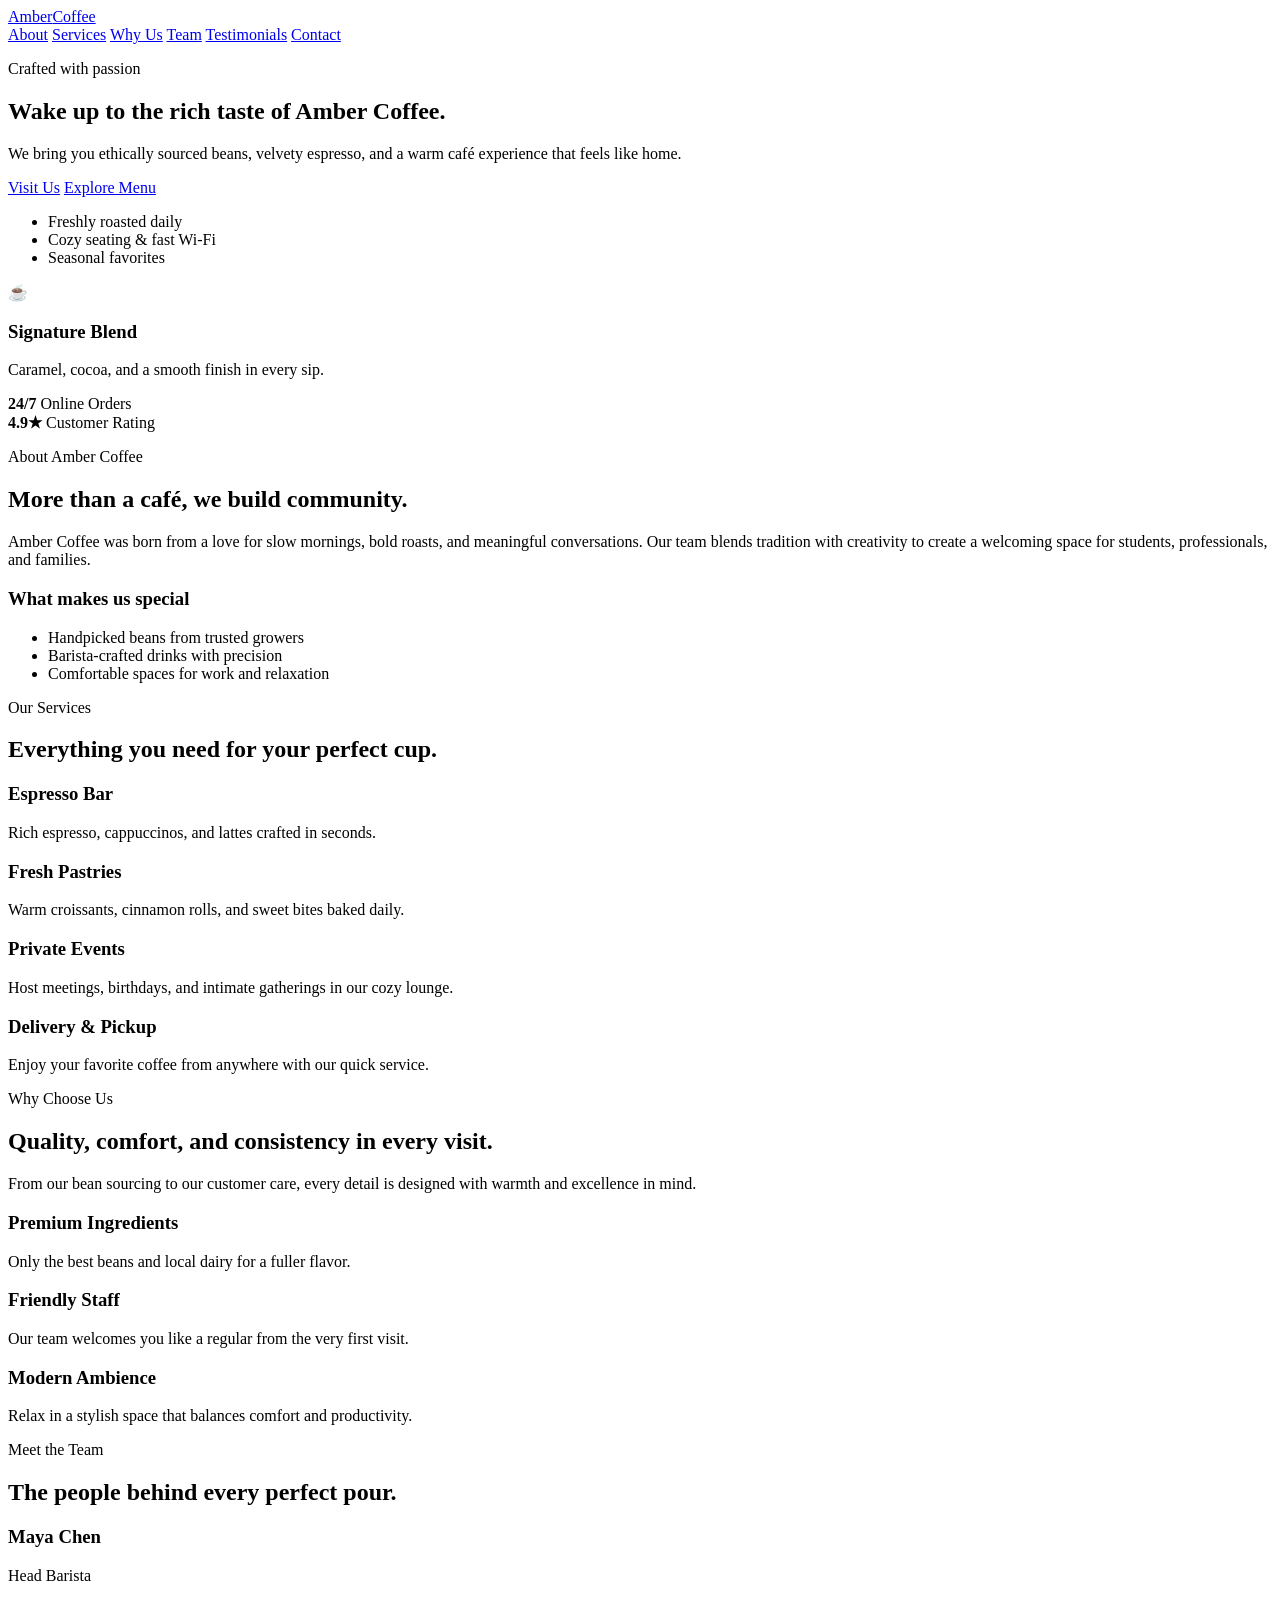
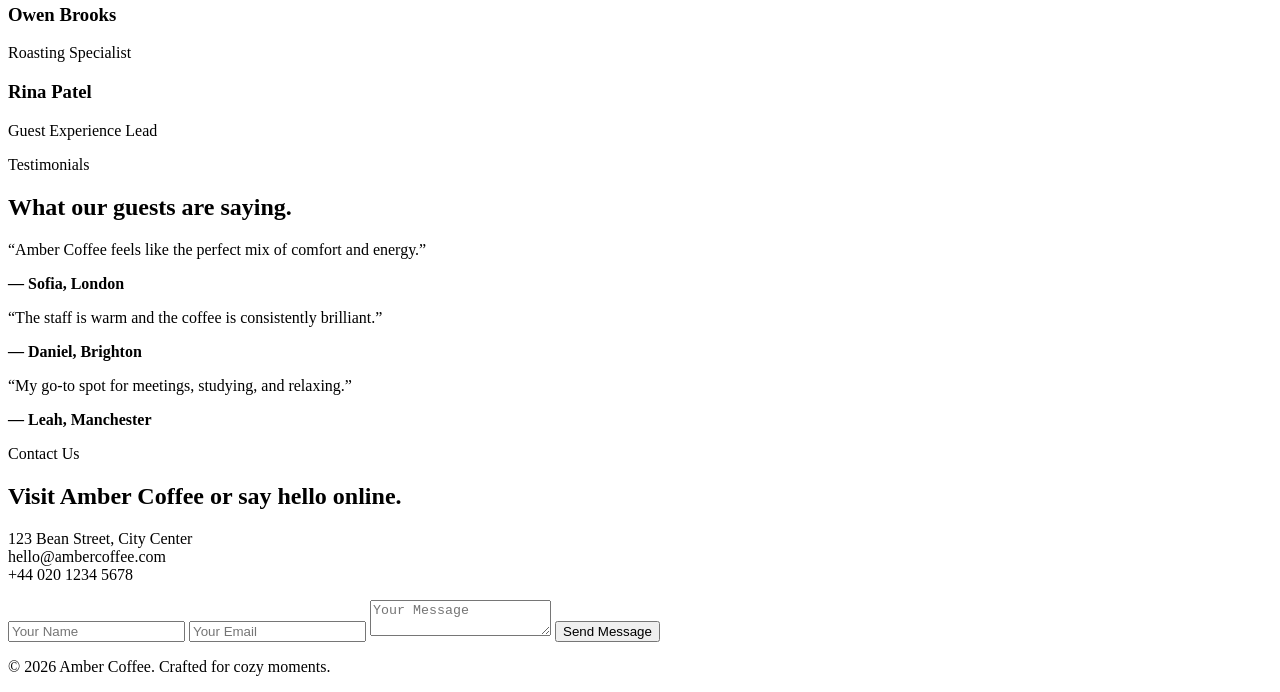
==== css/AMBER.html @ 8439037c "Initial commit" ====
<!DOCTYPE html>
<html lang="en">
  <head>
    <meta charset="UTF-8" />
    <meta name="viewport" content="width=device-width, initial-scale=1.0" />
    <title>Amber Coffee | Freshly Brewed Moments</title>
    <meta
      name="description"
      content="Amber Coffee offers premium handcrafted coffee, cozy spaces, and unforgettable service."
    />
    <link rel="stylesheet" href="css/styles.css" />
  </head>
  <body>
    <header class="site-header">
      <div class="container nav-wrap">
        <a class="brand" href="#home">Amber<span>Coffee</span></a>
        <nav class="site-nav" aria-label="Primary navigation">
          <a href="#about">About</a>
          <a href="#services">Services</a>
          <a href="#why-us">Why Us</a>
          <a href="#team">Team</a>
          <a href="#testimonials">Testimonials</a>
          <a href="#contact">Contact</a>
        </nav>
      </div>
    </header>

    <main id="home">
      <section class="hero">
        <div class="container hero-grid">
          <div class="hero-copy">
            <p class="eyebrow">Crafted with passion</p>
            <h1>Wake up to the rich taste of Amber Coffee.</h1>
            <p>
              We bring you ethically sourced beans, velvety espresso, and a warm café experience that feels like home.
            </p>
            <div class="hero-actions">
              <a class="btn btn-primary" href="#contact">Visit Us</a>
              <a class="btn btn-secondary" href="#services">Explore Menu</a>
            </div>
            <ul class="hero-highlights">
              <li>Freshly roasted daily</li>
              <li>Cozy seating & fast Wi-Fi</li>
              <li>Seasonal favorites</li>
            </ul>
          </div>
          <div class="hero-card" aria-label="Coffee experience highlights">
            <div class="card-badge">☕</div>
            <h3>Signature Blend</h3>
            <p>Caramel, cocoa, and a smooth finish in every sip.</p>
            <div class="stat-grid">
              <div>
                <strong>24/7</strong>
                <span>Online Orders</span>
              </div>
              <div>
                <strong>4.9★</strong>
                <span>Customer Rating</span>
              </div>
            </div>
          </div>
        </div>
      </section>

      <section id="about" class="section">
        <div class="container about-grid">
          <div>
            <p class="eyebrow">About Amber Coffee</p>
            <h2>More than a café, we build community.</h2>
            <p>
              Amber Coffee was born from a love for slow mornings, bold roasts, and meaningful conversations. Our team blends tradition with creativity to create a welcoming space for students, professionals, and families.
            </p>
          </div>
          <div class="about-card">
            <h3>What makes us special</h3>
            <ul>
              <li>Handpicked beans from trusted growers</li>
              <li>Barista-crafted drinks with precision</li>
              <li>Comfortable spaces for work and relaxation</li>
            </ul>
          </div>
        </div>
      </section>

      <section id="services" class="section section-alt">
        <div class="container">
          <div class="section-heading">
            <p class="eyebrow">Our Services</p>
            <h2>Everything you need for your perfect cup.</h2>
          </div>
          <div class="services-grid">
            <article class="service-card">
              <h3>Espresso Bar</h3>
              <p>Rich espresso, cappuccinos, and lattes crafted in seconds.</p>
            </article>
            <article class="service-card">
              <h3>Fresh Pastries</h3>
              <p>Warm croissants, cinnamon rolls, and sweet bites baked daily.</p>
            </article>
            <article class="service-card">
              <h3>Private Events</h3>
              <p>Host meetings, birthdays, and intimate gatherings in our cozy lounge.</p>
            </article>
            <article class="service-card">
              <h3>Delivery & Pickup</h3>
              <p>Enjoy your favorite coffee from anywhere with our quick service.</p>
            </article>
          </div>
        </div>
      </section>

      <section id="why-us" class="section">
        <div class="container why-grid">
          <div>
            <p class="eyebrow">Why Choose Us</p>
            <h2>Quality, comfort, and consistency in every visit.</h2>
            <p>
              From our bean sourcing to our customer care, every detail is designed with warmth and excellence in mind.
            </p>
          </div>
          <div class="feature-list">
            <div class="feature-item">
              <h3>Premium Ingredients</h3>
              <p>Only the best beans and local dairy for a fuller flavor.</p>
            </div>
            <div class="feature-item">
              <h3>Friendly Staff</h3>
              <p>Our team welcomes you like a regular from the very first visit.</p>
            </div>
            <div class="feature-item">
              <h3>Modern Ambience</h3>
              <p>Relax in a stylish space that balances comfort and productivity.</p>
            </div>
          </div>
        </div>
      </section>

      <section id="team" class="section section-alt">
        <div class="container">
          <div class="section-heading">
            <p class="eyebrow">Meet the Team</p>
            <h2>The people behind every perfect pour.</h2>
          </div>
          <div class="team-grid">
            <article class="team-card">
              <h3>Maya Chen</h3>
              <p>Head Barista</p>
            </article>
            <article class="team-card">
              <h3>Owen Brooks</h3>
              <p>Roasting Specialist</p>
            </article>
            <article class="team-card">
              <h3>Rina Patel</h3>
              <p>Guest Experience Lead</p>
            </article>
          </div>
        </div>
      </section>

      <section id="testimonials" class="section">
        <div class="container">
          <div class="section-heading">
            <p class="eyebrow">Testimonials</p>
            <h2>What our guests are saying.</h2>
          </div>
          <div class="testimonial-grid">
            <article class="testimonial-card">
              <p>“Amber Coffee feels like the perfect mix of comfort and energy.”</p>
              <strong>— Sofia, London</strong>
            </article>
            <article class="testimonial-card">
              <p>“The staff is warm and the coffee is consistently brilliant.”</p>
              <strong>— Daniel, Brighton</strong>
            </article>
            <article class="testimonial-card">
              <p>“My go-to spot for meetings, studying, and relaxing.”</p>
              <strong>— Leah, Manchester</strong>
            </article>
          </div>
        </div>
      </section>

      <section id="contact" class="section section-alt">
        <div class="container contact-grid">
          <div>
            <p class="eyebrow">Contact Us</p>
            <h2>Visit Amber Coffee or say hello online.</h2>
            <p>123 Bean Street, City Center<br />hello@ambercoffee.com<br />+44 020 1234 5678</p>
          </div>
          <form class="contact-form">
            <input type="text" placeholder="Your Name" />
            <input type="email" placeholder="Your Email" />
            <textarea placeholder="Your Message"></textarea>
            <button type="submit">Send Message</button>
          </form>
        </div>
      </section>
    </main>

    <footer class="site-footer">
      <div class="container footer-wrap">
        <p>© 2026 Amber Coffee. Crafted for cozy moments.</p>
      </div>
    </footer>
  </body>
</html>
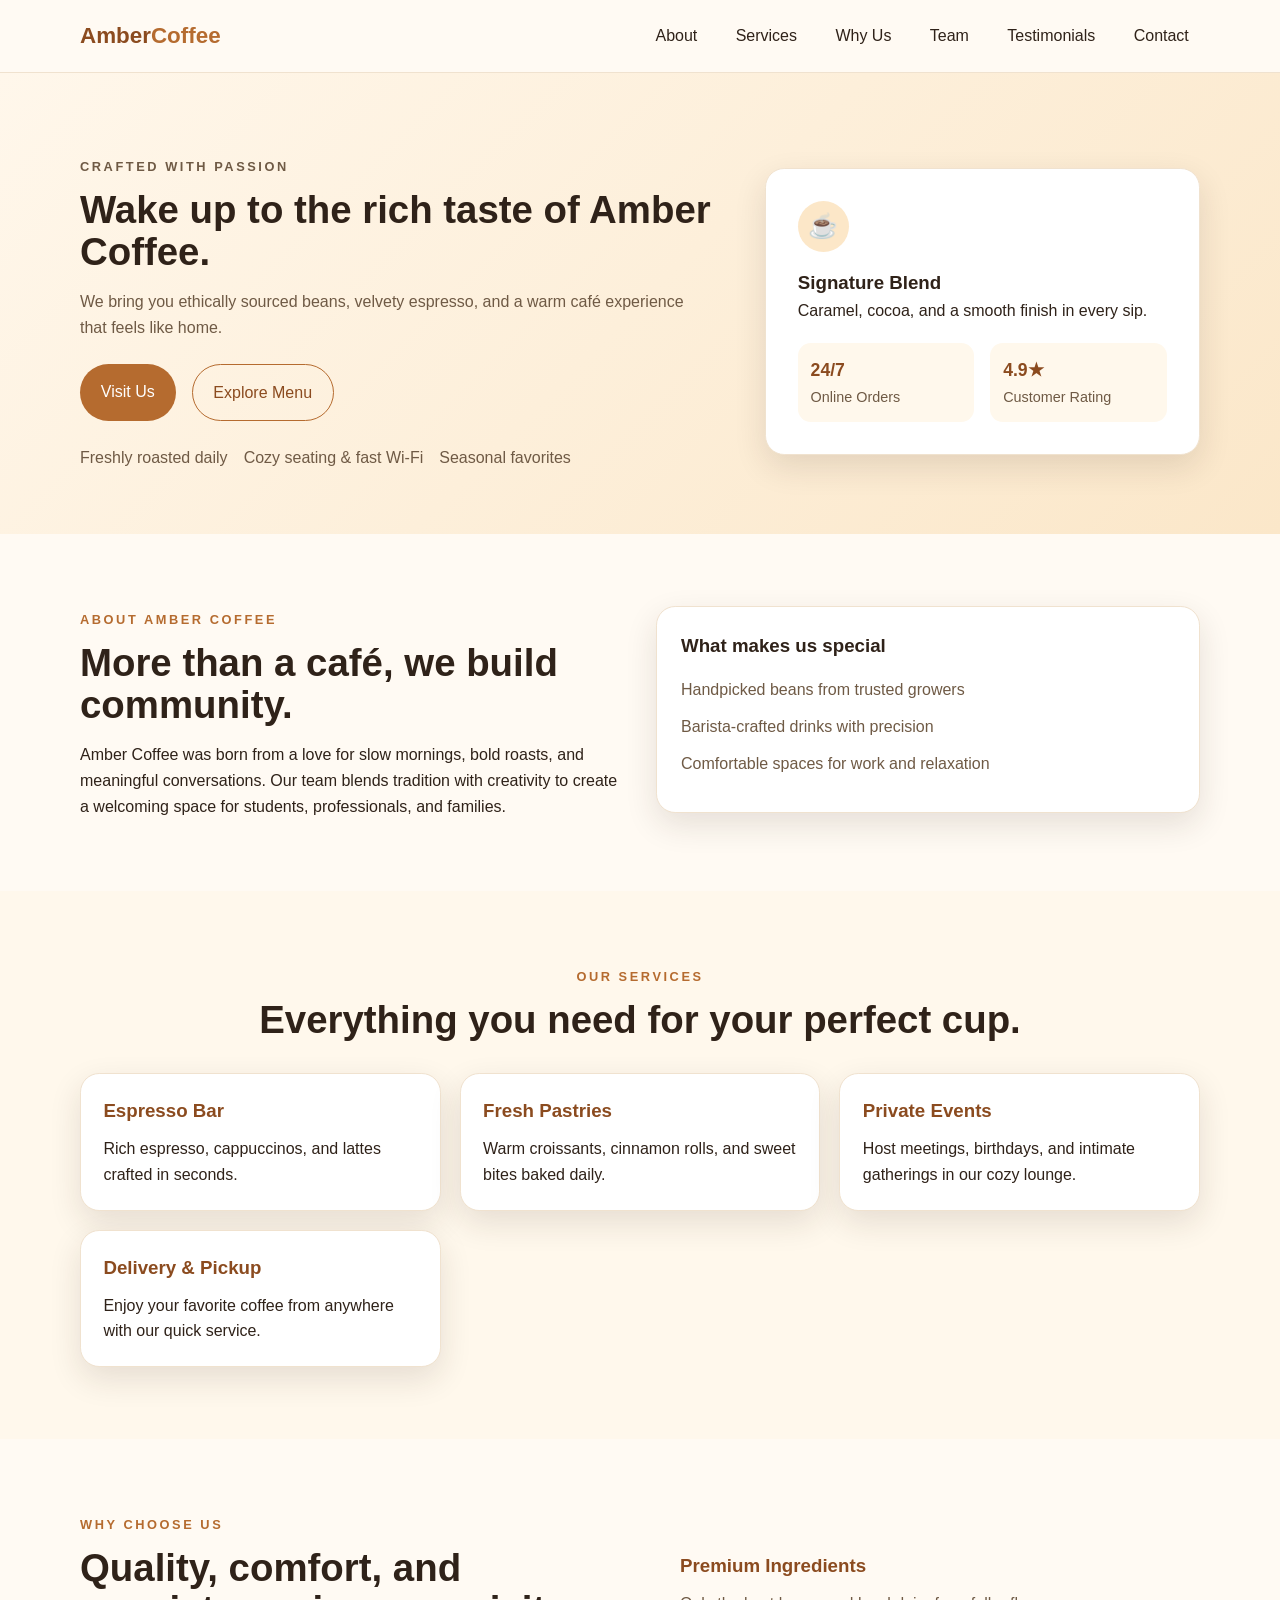
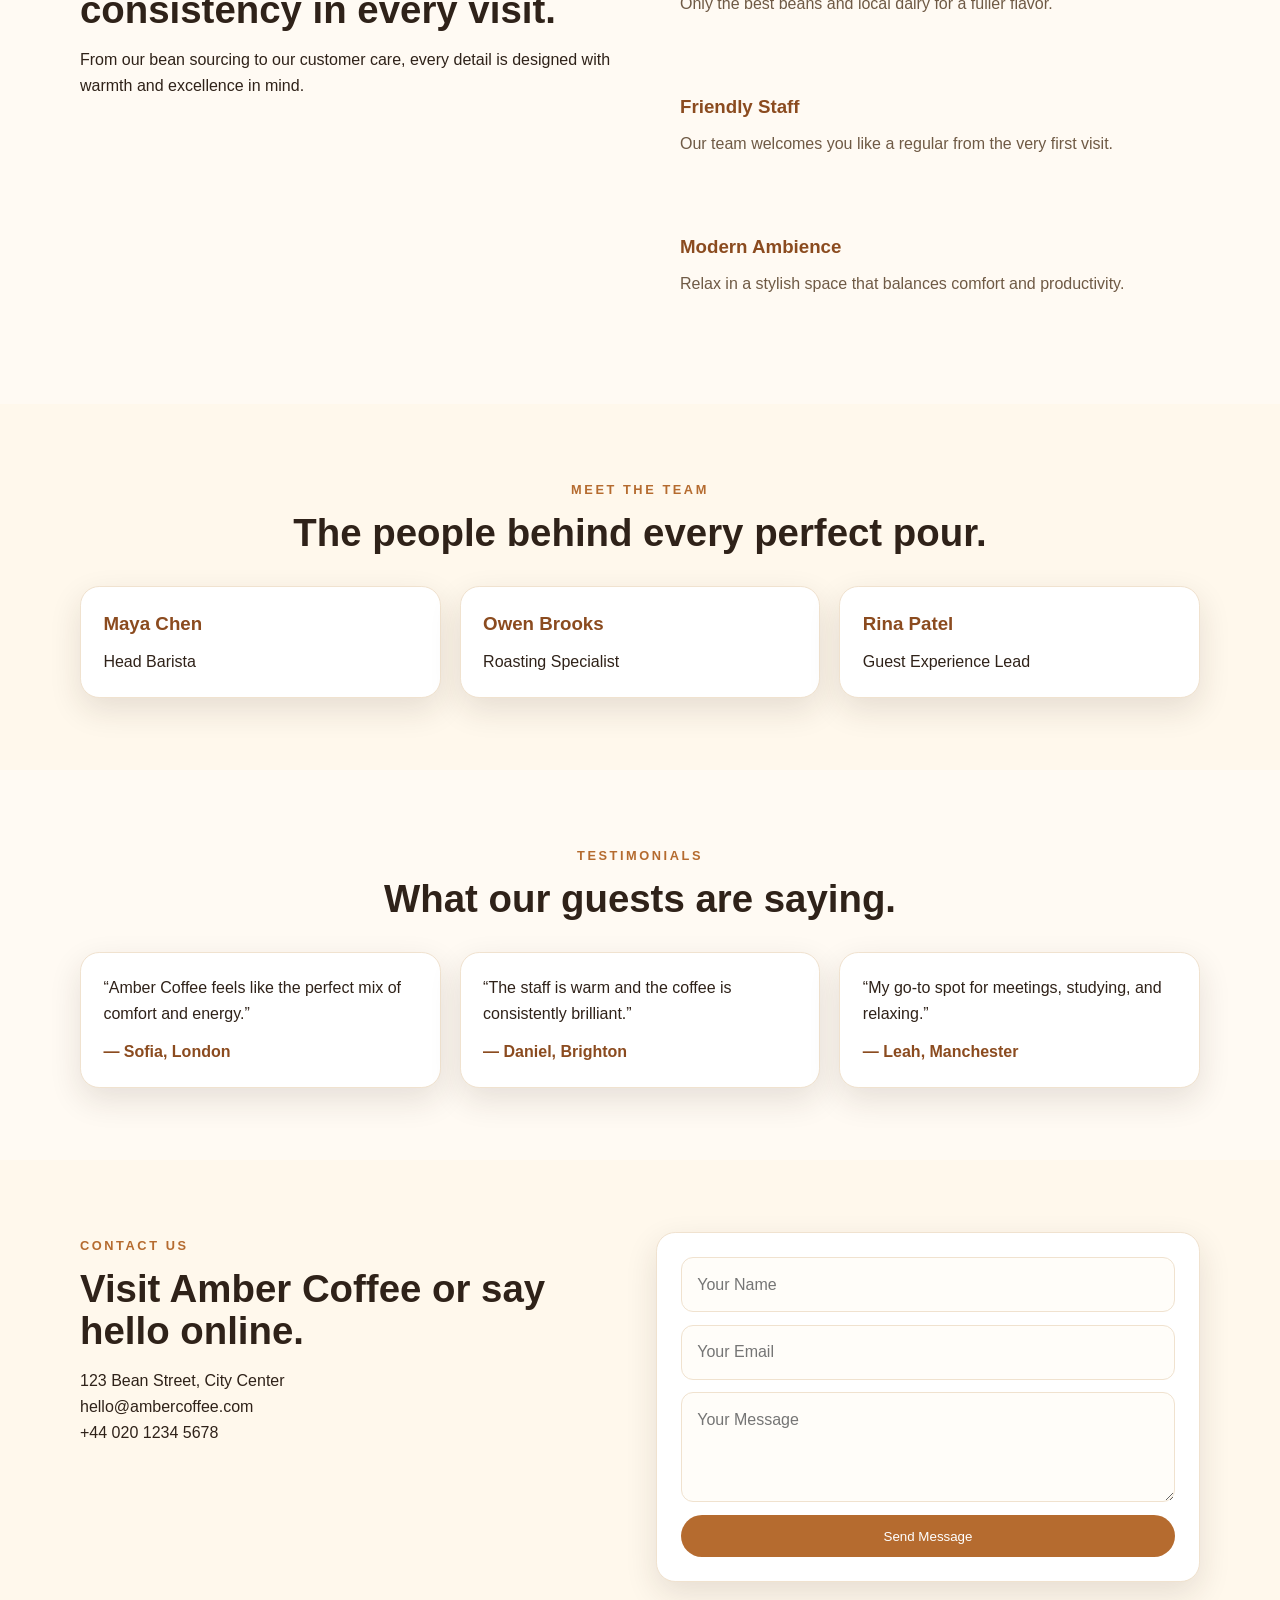
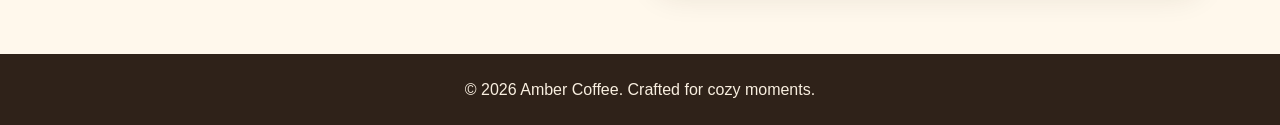
==== commit 204bf2a9: "Set-Location -LiteralPath 'C:\Users\Hp\html\PROJECTS\New folder\vs.code'; git diff --name-only -- cs" ====
--- a/css/AMBER.html
+++ b/css/AMBER.html
@@ -8,7 +8,7 @@
       name="description"
       content="Amber Coffee offers premium handcrafted coffee, cozy spaces, and unforgettable service."
     />
-    <link rel="stylesheet" href="css/styles.css" />
+    <link rel="stylesheet" href="AMBER.css" />
   </head>
   <body>
     <header class="site-header">
--- a/css/AMBER.css
+++ b/css/AMBER.css
@@ -0,0 +1,382 @@
+:root {
+  --bg: #fffaf3;
+  --surface: #ffffff;
+  --primary: #b56b2f;
+  --primary-dark: #8b4b1f;
+  --text: #2f2219;
+  --muted: #6f5a45;
+  --border: #f0e2cf;
+  --shadow: 0 12px 32px rgba(47, 34, 25, 0.12);
+}
+
+* {
+  box-sizing: border-box;
+  margin: 0;
+  padding: 0;
+}
+
+html {
+  scroll-behavior: smooth;
+}
+
+body {
+  font-family: "Segoe UI", Roboto, Arial, sans-serif;
+  line-height: 1.6;
+  color: var(--text);
+  background: var(--bg);
+}
+
+img {
+  max-width: 100%;
+  display: block;
+}
+
+a {
+  text-decoration: none;
+  color: inherit;
+}
+
+.container {
+  width: min(1120px, 92%);
+  margin: 0 auto;
+}
+
+.site-header {
+  position: sticky;
+  top: 0;
+  z-index: 10;
+  background: rgba(255, 250, 243, 0.95);
+  backdrop-filter: blur(8px);
+  border-bottom: 1px solid var(--border);
+}
+
+.nav-wrap {
+  display: flex;
+  justify-content: space-between;
+  align-items: center;
+  padding: 1rem 0;
+}
+
+.brand {
+  font-size: 1.4rem;
+  font-weight: 800;
+  color: var(--primary-dark);
+}
+
+.brand span {
+  color: var(--primary);
+}
+
+.site-nav {
+  display: flex;
+  gap: 1rem;
+  flex-wrap: wrap;
+}
+
+.site-nav a {
+  padding: 0.45rem 0.7rem;
+  border-radius: 999px;
+  transition: background 0.3s ease, color 0.3s ease;
+}
+
+.site-nav a:hover {
+  background: var(--primary);
+  color: white;
+}
+
+.hero {
+  padding: 5rem 0 4rem;
+  background: linear-gradient(135deg, #fff7eb, #fbe7c9);
+}
+
+.hero-grid {
+  display: grid;
+  grid-template-columns: 1.2fr 0.8fr;
+  gap: 2rem;
+  align-items: center;
+}
+
+.eyebrow {
+  display: inline-block;
+  margin-bottom: 0.7rem;
+  text-transform: uppercase;
+  letter-spacing: 0.2em;
+  color: var(--primary);
+  font-weight: 700;
+  font-size: 0.8rem;
+}
+
+.hero h1,
+.section h2 {
+  font-size: clamp(2rem, 3vw, 3rem);
+  line-height: 1.1;
+  margin-bottom: 1rem;
+}
+
+.hero-copy p {
+  color: var(--muted);
+  max-width: 620px;
+}
+
+.hero-actions {
+  display: flex;
+  flex-wrap: wrap;
+  gap: 1rem;
+  margin: 1.5rem 0;
+}
+
+.btn {
+  display: inline-block;
+  padding: 0.9rem 1.3rem;
+  border-radius: 999px;
+  transition: transform 0.3s ease, box-shadow 0.3s ease;
+}
+
+.btn:hover {
+  transform: translateY(-2px);
+  box-shadow: var(--shadow);
+}
+
+.btn-primary {
+  background: var(--primary);
+  color: #fff;
+}
+
+.btn-secondary {
+  border: 1px solid var(--primary);
+  color: var(--primary-dark);
+}
+
+.hero-highlights {
+  display: flex;
+  flex-wrap: wrap;
+  gap: 1rem;
+  list-style: none;
+  margin-top: 1rem;
+  color: var(--muted);
+}
+
+.hero-card,
+.about-card,
+.service-card,
+.team-card,
+.testimonial-card,
+.contact-form {
+  background: var(--surface);
+  border: 1px solid var(--border);
+  border-radius: 1.2rem;
+  box-shadow: var(--shadow);
+  transition: transform 0.3s ease, box-shadow 0.3s ease;
+}
+
+.hero-card:hover,
+.about-card:hover,
+.service-card:hover,
+.team-card:hover,
+.testimonial-card:hover,
+.contact-form:hover {
+  transform: translateY(-4px);
+  box-shadow: 0 16px 40px rgba(47, 34, 25, 0.15);
+}
+
+.hero-card {
+  padding: 2rem;
+  animation: fadeUp 0.8s ease both;
+}
+
+.card-badge {
+  width: 3.2rem;
+  height: 3.2rem;
+  display: grid;
+  place-items: center;
+  border-radius: 50%;
+  background: #fce7c8;
+  font-size: 1.5rem;
+  margin-bottom: 1rem;
+}
+
+.stat-grid {
+  display: grid;
+  grid-template-columns: repeat(2, minmax(0, 1fr));
+  gap: 1rem;
+  margin-top: 1.2rem;
+}
+
+.stat-grid div {
+  padding: 0.8rem;
+  background: #fff8ec;
+  border-radius: 0.8rem;
+}
+
+.stat-grid strong {
+  display: block;
+  color: var(--primary-dark);
+  font-size: 1.1rem;
+}
+
+.stat-grid span {
+  color: var(--muted);
+  font-size: 0.9rem;
+}
+
+.section {
+  padding: 4.5rem 0;
+}
+
+.section-alt {
+  background: #fff8ec;
+}
+
+.about-grid,
+.why-grid,
+.contact-grid {
+  display: grid;
+  grid-template-columns: repeat(2, minmax(0, 1fr));
+  gap: 2rem;
+  align-items: start;
+}
+
+.about-card,
+.feature-item,
+.contact-form {
+  padding: 1.5rem;
+}
+
+.about-card ul,
+.feature-list {
+  list-style: none;
+  margin-top: 1rem;
+}
+
+.about-card li,
+.feature-item p {
+  margin-bottom: 0.7rem;
+  color: var(--muted);
+}
+
+.section-heading {
+  text-align: center;
+  margin-bottom: 2rem;
+}
+
+.services-grid,
+.team-grid,
+.testimonial-grid {
+  display: grid;
+  grid-template-columns: repeat(3, minmax(0, 1fr));
+  gap: 1.2rem;
+}
+
+.service-card,
+.team-card,
+.testimonial-card {
+  padding: 1.4rem;
+}
+
+.service-card h3,
+.team-card h3,
+.feature-item h3 {
+  margin-bottom: 0.6rem;
+  color: var(--primary-dark);
+}
+
+.feature-list {
+  display: grid;
+  gap: 1rem;
+}
+
+.testimonial-card strong {
+  display: block;
+  margin-top: 0.8rem;
+  color: var(--primary-dark);
+}
+
+.contact-form {
+  display: flex;
+  flex-direction: column;
+  gap: 0.8rem;
+}
+
+.contact-form input,
+.contact-form textarea {
+  width: 100%;
+  border: 1px solid var(--border);
+  border-radius: 0.75rem;
+  padding: 0.85rem 0.95rem;
+  font: inherit;
+  color: var(--text);
+  background: #fffdf9;
+}
+
+.contact-form textarea {
+  min-height: 110px;
+  resize: vertical;
+}
+
+.contact-form button {
+  border: 0;
+  border-radius: 999px;
+  padding: 0.85rem 1rem;
+  background: var(--primary);
+  color: white;
+  cursor: pointer;
+  transition: transform 0.3s ease, box-shadow 0.3s ease;
+}
+
+.contact-form button:hover {
+  transform: translateY(-2px);
+  box-shadow: var(--shadow);
+}
+
+.site-footer {
+  padding: 1.4rem 0;
+  background: #2f2219;
+  color: #f9efe0;
+}
+
+.footer-wrap {
+  text-align: center;
+}
+
+@keyframes fadeUp {
+  from {
+    opacity: 0;
+    transform: translateY(20px);
+  }
+  to {
+    opacity: 1;
+    transform: translateY(0);
+  }
+}
+
+@media (max-width: 900px) {
+  .hero-grid,
+  .about-grid,
+  .why-grid,
+  .contact-grid,
+  .services-grid,
+  .team-grid,
+  .testimonial-grid {
+    grid-template-columns: 1fr;
+  }
+}
+
+@media (max-width: 640px) {
+  .nav-wrap {
+    flex-direction: column;
+    align-items: flex-start;
+    gap: 0.7rem;
+  }
+
+  .site-nav {
+    gap: 0.4rem;
+  }
+
+  .hero {
+    padding-top: 3rem;
+  }
+
+  .hero-highlights {
+    flex-direction: column;
+  }
+}
